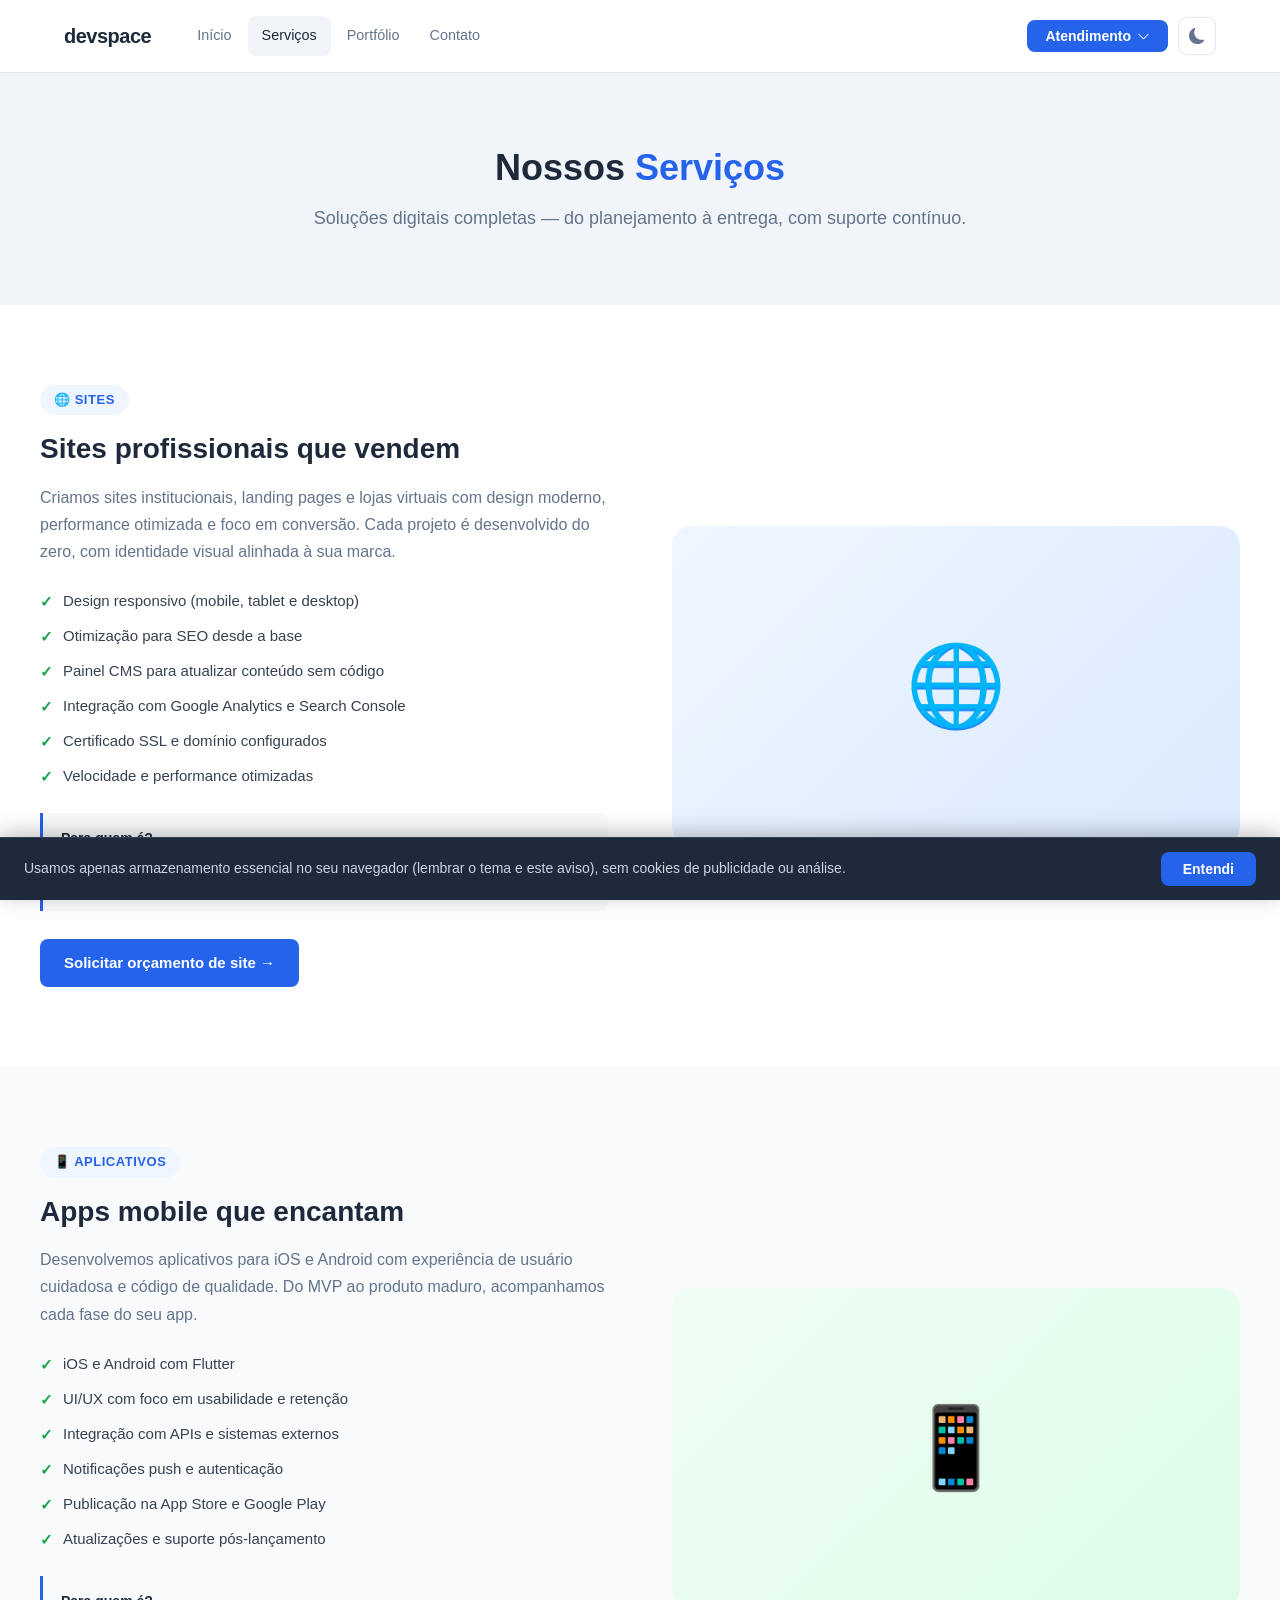
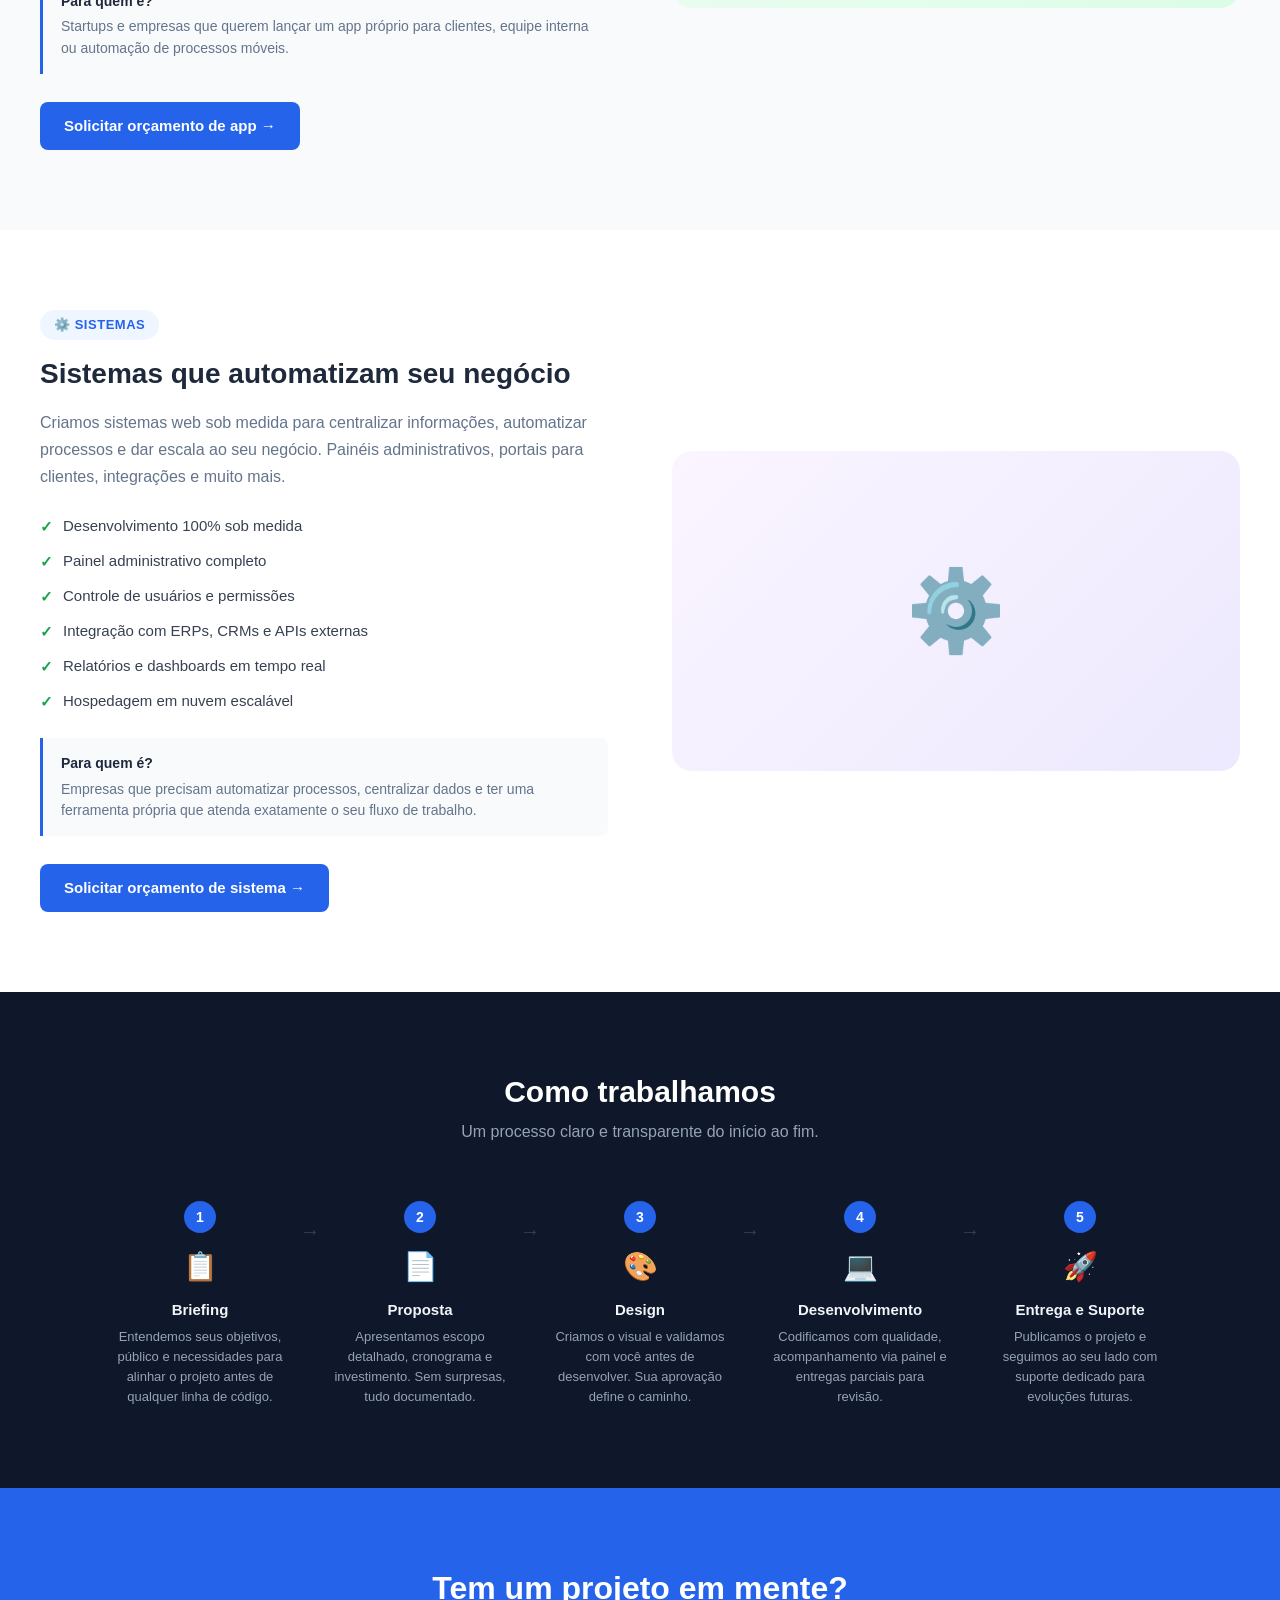
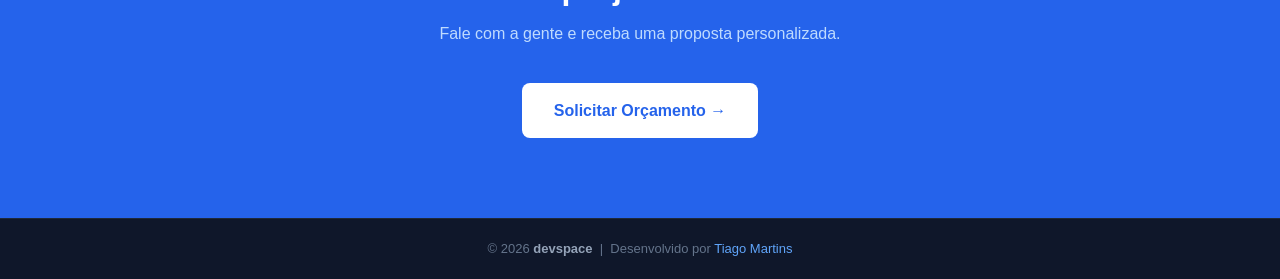
==== servicos/index.html @ 78e2cf38 "Site devspace convertido do WordPress para HTML" ====
<!DOCTYPE html>
<html lang="pt-BR">
<head>
  <meta charset="UTF-8">
  <meta name="viewport" content="width=device-width, initial-scale=1">
  <title>Serviços | devspace</title>
  <script>(function(){try{if(localStorage.getItem('gps-theme')==='dark')document.documentElement.setAttribute('data-theme','dark');}catch(e){}})();</script>
  <meta name="description" content="Desenvolvimento de sites profissionais, apps mobile para iOS e Android, e sistemas web personalizados. Conheça as soluções digitais da devspace.">
  <link rel="canonical" href="https://tgplay.github.io/servicos/">
  <link rel="icon" href="data:image/svg+xml,<svg xmlns='http://www.w3.org/2000/svg' viewBox='0 0 100 100'><text y='.9em' font-size='90'>💻</text></svg>">
  <meta property="og:type" content="website">
  <meta property="og:title" content="Serviços | devspace">
  <meta property="og:description" content="Desenvolvimento de sites profissionais, apps mobile para iOS e Android, e sistemas web personalizados. Conheça as soluções digitais da devspace.">
  <meta property="og:url" content="https://tgplay.github.io/servicos/">
  <meta property="og:site_name" content="devspace">
  <meta property="og:locale" content="pt_BR">
  <meta name="twitter:card" content="summary">
  <meta name="twitter:title" content="Serviços | devspace">
  <meta name="twitter:description" content="Desenvolvimento de sites profissionais, apps mobile para iOS e Android, e sistemas web personalizados. Conheça as soluções digitais da devspace.">
  <script type="application/ld+json">{"@context": "https://schema.org", "@type": "Organization", "name": "devspace", "url": "https://tgplay.github.io/", "description": "Agência de desenvolvimento de sites, aplicativos mobile e sistemas web sob medida.", "contactPoint": [{"@type": "ContactPoint", "contactType": "sales", "telephone": "+55-11-94517-2012", "availableLanguage": "Portuguese"}, {"@type": "ContactPoint", "contactType": "customer support", "telephone": "+55-11-94517-2012", "availableLanguage": "Portuguese"}]}</script>
  <script type="application/ld+json">{"@context": "https://schema.org", "@type": "ItemList", "name": "Serviços devspace", "itemListElement": [{"@type": "ListItem", "position": 1, "name": "Desenvolvimento de Sites", "url": "https://tgplay.github.io/servicos/#sites"}, {"@type": "ListItem", "position": 2, "name": "Desenvolvimento de Aplicativos", "url": "https://tgplay.github.io/servicos/#apps"}, {"@type": "ListItem", "position": 3, "name": "Desenvolvimento de Sistemas", "url": "https://tgplay.github.io/servicos/#sistemas"}]}</script>
  <link rel="stylesheet" href="/assets/css/site.css">
</head>
<body>
<a class="skip-link screen-reader-text" href="#primary">Ir para o conteúdo</a>

<div id="page" class="site">

<header id="site-header" class="gps-header" role="banner">
  <div class="gps-header__inner">

    <div class="gps-header__logo">
      <a href="/" rel="home"><span class="gps-header__site-name">devspace</span></a>
    </div>

    <nav id="primary-nav" class="gps-header__nav" aria-label="Navegação principal">
      <ul class="gps-menu">
        <li class="menu-item"><a href="/">Início</a></li>
        <li class="menu-item current-menu-item"><a href="/servicos/" aria-current="page">Serviços</a></li>
        <li class="menu-item"><a href="/portfolio/">Portfólio</a></li>
        <li class="menu-item"><a href="/contato/">Contato</a></li>
      </ul>
    </nav>

    <div class="gps-header__actions">

      <div class="gps-dropdown" id="atendimento-dropdown">
        <button class="gps-btn gps-btn--primary gps-dropdown__toggle" aria-haspopup="true" aria-expanded="false" aria-controls="atendimento-menu">
          Atendimento
          <svg xmlns="http://www.w3.org/2000/svg" width="13" height="13" fill="currentColor" viewBox="0 0 16 16" aria-hidden="true">
                        <path fill-rule="evenodd" d="M1.646 4.646a.5.5 0 0 1 .708 0L8 10.293l5.646-5.647a.5.5 0 0 1 .708.708l-6 6a.5.5 0 0 1-.708 0l-6-6a.5.5 0 0 1 0-.708"/>
                    </svg>
        </button>
        <ul class="gps-dropdown__menu" id="atendimento-menu" role="menu" aria-label="Opções de atendimento">
          <li role="none">
            <a href="/contato/?tipo=vendas" role="menuitem">
              <svg xmlns="http://www.w3.org/2000/svg" width="15" height="15" fill="currentColor" viewBox="0 0 16 16" aria-hidden="true">
                                <path d="M0 1.5A.5.5 0 0 1 .5 1H2a.5.5 0 0 1 .485.379L2.89 3H14.5a.5.5 0 0 1 .491.592l-1.5 8A.5.5 0 0 1 13 12H4a.5.5 0 0 1-.491-.408L2.01 3.607 1.61 2H.5a.5.5 0 0 1-.5-.5z"/>
                            </svg>
              Solicitar Orçamento
            </a>
          </li>
          <li role="none">
            <a href="/contato/?tipo=suporte" role="menuitem">
              <svg xmlns="http://www.w3.org/2000/svg" width="15" height="15" fill="currentColor" viewBox="0 0 16 16" aria-hidden="true">
                                <path d="M5.338 1.59a61 61 0 0 0-2.837.856.48.48 0 0 0-.328.39c-.554 4.157.726 7.19 2.253 9.188a10.7 10.7 0 0 0 2.287 2.233c.346.244.652.42.893.533.12.057.218.095.293.118a.55.55 0 0 0 .101.025.6.6 0 0 0 .1-.025c.076-.023.174-.061.294-.118.24-.113.547-.29.893-.533a10.7 10.7 0 0 0 2.287-2.233c1.527-1.997 2.807-5.031 2.253-9.188a.48.48 0 0 0-.328-.39c-.651-.213-1.75-.56-2.837-.855C9.552 1.29 8.531 1.067 8 1.067c-.53 0-1.552.223-2.662.524z"/>
                            </svg>
              Suporte Técnico
            </a>
          </li>
        </ul>
      </div>

      <button class="gps-theme-toggle" id="theme-toggle" aria-label="Alternar tema escuro">
        <svg class="icon-moon" xmlns="http://www.w3.org/2000/svg" width="16" height="16" fill="currentColor" viewBox="0 0 16 16" aria-hidden="true">
                    <path d="M6 .278a.77.77 0 0 1 .08.858 7.2 7.2 0 0 0-.878 3.46c0 4.021 3.278 7.277 7.318 7.277q.792-.001 1.533-.16a.79.79 0 0 1 .81.316.73.73 0 0 1-.031.893A8.35 8.35 0 0 1 8.344 16C3.734 16 0 12.286 0 7.71 0 4.266 2.114 1.312 5.124.06A.75.75 0 0 1 6 .278"/>
                </svg>
        <svg class="icon-sun" xmlns="http://www.w3.org/2000/svg" width="16" height="16" fill="currentColor" viewBox="0 0 16 16" aria-hidden="true">
                    <path d="M8 11a3 3 0 1 1 0-6 3 3 0 0 1 0 6m0 1a4 4 0 1 0 0-8 4 4 0 0 0 0 8M8 0a.5.5 0 0 1 .5.5v2a.5.5 0 0 1-1 0v-2A.5.5 0 0 1 8 0m0 13a.5.5 0 0 1 .5.5v2a.5.5 0 0 1-1 0v-2A.5.5 0 0 1 8 13m8-5a.5.5 0 0 1-.5.5h-2a.5.5 0 0 1 0-1h2a.5.5 0 0 1 .5.5M3 8a.5.5 0 0 1-.5.5h-2a.5.5 0 0 1 0-1h2A.5.5 0 0 1 3 8m10.657-5.657a.5.5 0 0 1 0 .707l-1.414 1.415a.5.5 0 1 1-.707-.708l1.414-1.414a.5.5 0 0 1 .707 0m-9.193 9.193a.5.5 0 0 1 0 .707L3.05 13.657a.5.5 0 0 1-.707-.707l1.414-1.414a.5.5 0 0 1 .707 0m9.193 2.121a.5.5 0 0 1-.707 0l-1.414-1.414a.5.5 0 0 1 .707-.707l1.414 1.414a.5.5 0 0 1 0 .707M4.464 4.465a.5.5 0 0 1-.707 0L2.343 3.05a.5.5 0 1 1 .707-.707l1.414 1.414a.5.5 0 0 1 0 .707"/>
                </svg>
      </button>

      <button class="gps-header__hamburger" id="hamburger-btn" aria-label="Abrir menu" aria-expanded="false" aria-controls="primary-nav">
        <span></span><span></span><span></span>
      </button>

    </div>
  </div>
</header>

<main id="primary">
<!-- HERO -->
<section class="wp-block-group alignfull" style="background-color:#f1f5f9;padding-top:72px;padding-bottom:72px">

<h1 class="wp-block-heading has-text-align-center" style="font-style:normal;font-weight:700;font-size:2.25rem">Nossos <mark style="background-color:rgba(0,0,0,0);color:#2563eb" class="has-inline-color">Serviços</mark></h1>

<p class="has-text-align-center" style="color:#64748b;font-size:1.125rem;margin-top:12px;margin-bottom:0">Soluções digitais completas — do planejamento à entrega, com suporte contínuo.</p>

</section>

<!-- SITES -->
<section class="wp-block-group alignfull" style="background-color:#ffffff;padding-top:80px;padding-bottom:80px">

<div id="sites" class="dv-svc-section">
  <div class="dv-svc-content">
    <span class="dv-svc-badge">🌐 Sites</span>
    <h2>Sites profissionais que vendem</h2>
    <p>Criamos sites institucionais, landing pages e lojas virtuais com design moderno, performance otimizada e foco em conversão. Cada projeto é desenvolvido do zero, com identidade visual alinhada à sua marca.</p>

    <ul class="dv-feature-list">
      <li>Design responsivo (mobile, tablet e desktop)</li>
      <li>Otimização para SEO desde a base</li>
      <li>Painel CMS para atualizar conteúdo sem código</li>
      <li>Integração com Google Analytics e Search Console</li>
      <li>Certificado SSL e domínio configurados</li>
      <li>Velocidade e performance otimizadas</li>
    </ul>

    <div class="dv-for-whom">
      <strong>Para quem é?</strong>
      <p>Empresas que precisam de presença digital profissional, negócios locais, profissionais liberais e marcas que querem se destacar online.</p>
    </div>

    <a href="/contato/?tipo=vendas" class="dv-svc-cta">Solicitar orçamento de site →</a>
  </div>
  <div class="dv-svc-visual dv-visual-site">
    <span>🌐</span>
  </div>
</div>

</section>

<!-- APPS -->
<section class="wp-block-group alignfull" style="background-color:#f8fafc;padding-top:80px;padding-bottom:80px">

<div id="apps" class="dv-svc-section dv-svc-section--reverse">
  <div class="dv-svc-visual dv-visual-app">
    <span>📱</span>
  </div>
  <div class="dv-svc-content">
    <span class="dv-svc-badge">📱 Aplicativos</span>
    <h2>Apps mobile que encantam</h2>
    <p>Desenvolvemos aplicativos para iOS e Android com experiência de usuário cuidadosa e código de qualidade. Do MVP ao produto maduro, acompanhamos cada fase do seu app.</p>

    <ul class="dv-feature-list">
      <li>iOS e Android com Flutter</li>
      <li>UI/UX com foco em usabilidade e retenção</li>
      <li>Integração com APIs e sistemas externos</li>
      <li>Notificações push e autenticação</li>
      <li>Publicação na App Store e Google Play</li>
      <li>Atualizações e suporte pós-lançamento</li>
    </ul>

    <div class="dv-for-whom">
      <strong>Para quem é?</strong>
      <p>Startups e empresas que querem lançar um app próprio para clientes, equipe interna ou automação de processos móveis.</p>
    </div>

    <a href="/contato/?tipo=vendas" class="dv-svc-cta">Solicitar orçamento de app →</a>
  </div>
</div>

</section>

<!-- SISTEMAS -->
<section class="wp-block-group alignfull" style="background-color:#ffffff;padding-top:80px;padding-bottom:80px">

<div id="sistemas" class="dv-svc-section">
  <div class="dv-svc-content">
    <span class="dv-svc-badge">⚙️ Sistemas</span>
    <h2>Sistemas que automatizam seu negócio</h2>
    <p>Criamos sistemas web sob medida para centralizar informações, automatizar processos e dar escala ao seu negócio. Painéis administrativos, portais para clientes, integrações e muito mais.</p>

    <ul class="dv-feature-list">
      <li>Desenvolvimento 100% sob medida</li>
      <li>Painel administrativo completo</li>
      <li>Controle de usuários e permissões</li>
      <li>Integração com ERPs, CRMs e APIs externas</li>
      <li>Relatórios e dashboards em tempo real</li>
      <li>Hospedagem em nuvem escalável</li>
    </ul>

    <div class="dv-for-whom">
      <strong>Para quem é?</strong>
      <p>Empresas que precisam automatizar processos, centralizar dados e ter uma ferramenta própria que atenda exatamente o seu fluxo de trabalho.</p>
    </div>

    <a href="/contato/?tipo=vendas" class="dv-svc-cta">Solicitar orçamento de sistema →</a>
  </div>
  <div class="dv-svc-visual dv-visual-sys">
    <span>⚙️</span>
  </div>
</div>

</section>

<!-- COMO TRABALHAMOS -->
<section class="wp-block-group alignfull" style="background-color:#0f172a;padding-top:80px;padding-bottom:80px">

<h2 class="wp-block-heading has-text-align-center" style="color:#ffffff;font-size:1.875rem;font-weight:700;margin-bottom:8px">Como trabalhamos</h2>

<p class="has-text-align-center" style="color:#94a3b8;margin-bottom:56px">Um processo claro e transparente do início ao fim.</p>

<div class="dv-timeline">
  <div class="dv-step">
    <div class="dv-step-num">1</div>
    <div class="dv-step-icon">📋</div>
    <h4>Briefing</h4>
    <p>Entendemos seus objetivos, público e necessidades para alinhar o projeto antes de qualquer linha de código.</p>
  </div>
  <div class="dv-step-arrow">→</div>
  <div class="dv-step">
    <div class="dv-step-num">2</div>
    <div class="dv-step-icon">📄</div>
    <h4>Proposta</h4>
    <p>Apresentamos escopo detalhado, cronograma e investimento. Sem surpresas, tudo documentado.</p>
  </div>
  <div class="dv-step-arrow">→</div>
  <div class="dv-step">
    <div class="dv-step-num">3</div>
    <div class="dv-step-icon">🎨</div>
    <h4>Design</h4>
    <p>Criamos o visual e validamos com você antes de desenvolver. Sua aprovação define o caminho.</p>
  </div>
  <div class="dv-step-arrow">→</div>
  <div class="dv-step">
    <div class="dv-step-num">4</div>
    <div class="dv-step-icon">💻</div>
    <h4>Desenvolvimento</h4>
    <p>Codificamos com qualidade, acompanhamento via painel e entregas parciais para revisão.</p>
  </div>
  <div class="dv-step-arrow">→</div>
  <div class="dv-step">
    <div class="dv-step-num">5</div>
    <div class="dv-step-icon">🚀</div>
    <h4>Entrega e Suporte</h4>
    <p>Publicamos o projeto e seguimos ao seu lado com suporte dedicado para evoluções futuras.</p>
  </div>
</div>

<style>
/* ── Service sections ── */
.dv-svc-section{display:grid;grid-template-columns:1fr 1fr;gap:64px;align-items:center;}
.dv-svc-section--reverse{direction:rtl;}
.dv-svc-section--reverse>*{direction:ltr;}
@media(max-width:768px){.dv-svc-section,.dv-svc-section--reverse{grid-template-columns:1fr;direction:ltr;gap:32px;}}
.dv-svc-badge{display:inline-flex;align-items:center;gap:6px;font-size:.8125rem;font-weight:600;color:#2563eb;background:#eff6ff;padding:5px 14px;border-radius:20px;margin-bottom:16px;text-transform:uppercase;letter-spacing:.04em;}
.dv-svc-content h2{font-size:1.75rem;font-weight:700;color:#1e293b;margin:0 0 16px;line-height:1.3;}
.dv-svc-content>p{font-size:1rem;color:#64748b;line-height:1.7;margin:0 0 24px;}
.dv-feature-list{list-style:none;padding:0;margin:0 0 24px;display:flex;flex-direction:column;gap:10px;}
.dv-feature-list li{display:flex;align-items:flex-start;gap:10px;font-size:.9375rem;color:#374151;}
.dv-feature-list li::before{content:"✓";color:#16a34a;font-weight:700;flex-shrink:0;margin-top:1px;}
.dv-for-whom{background:#f8fafc;border-left:3px solid #2563eb;border-radius:0 8px 8px 0;padding:14px 18px;margin-bottom:28px;}
.dv-for-whom strong{display:block;font-size:.875rem;font-weight:700;color:#1e293b;margin-bottom:4px;}
.dv-for-whom p{font-size:.875rem;color:#64748b;margin:0;line-height:1.55;}
.dv-svc-cta{display:inline-flex;align-items:center;gap:6px;padding:12px 24px;background:#2563eb;color:#fff !important;border-radius:8px;text-decoration:none;font-weight:600;font-size:.9375rem;transition:background .15s;}
.dv-svc-cta:hover{background:#1d4ed8;}
.dv-svc-visual{display:flex;align-items:center;justify-content:center;height:320px;border-radius:20px;font-size:5rem;}
.dv-visual-site{background:linear-gradient(135deg,#eff6ff,#dbeafe);}
.dv-visual-app{background:linear-gradient(135deg,#f0fdf4,#dcfce7);}
.dv-visual-sys{background:linear-gradient(135deg,#faf5ff,#ede9fe);}
/* ── Timeline ── */
.dv-timeline{display:flex;align-items:flex-start;gap:0;justify-content:center;}
.dv-step{flex:1;text-align:center;padding:0 12px;max-width:200px;}
.dv-step-num{display:inline-flex;align-items:center;justify-content:center;width:32px;height:32px;background:#2563eb;color:#fff;border-radius:50%;font-size:.875rem;font-weight:700;margin-bottom:12px;}
.dv-step-icon{font-size:1.75rem;margin-bottom:10px;}
.dv-step h4{font-size:.9375rem;font-weight:700;color:#f1f5f9;margin:0 0 8px;}
.dv-step p{font-size:.8125rem;color:#94a3b8;line-height:1.55;margin:0;}
.dv-step-arrow{font-size:1.25rem;color:#334155;padding-top:14px;flex-shrink:0;}
@media(max-width:768px){
  .dv-timeline{flex-direction:column;align-items:center;gap:0;}
  .dv-step{max-width:100%;width:100%;padding:0;}
  .dv-step-arrow{transform:rotate(90deg);padding:4px 0;}
}
</style>

</section>

<!-- CTA FINAL -->
<section class="wp-block-group alignfull" style="background-color:#2563eb;padding-top:80px;padding-bottom:80px">

<h2 class="wp-block-heading has-text-align-center" style="color:#ffffff;font-size:2rem;font-weight:700;margin-bottom:12px">Tem um projeto em mente?</h2>

<p class="has-text-align-center" style="color:#bfdbfe;margin-bottom:36px">Fale com a gente e receba uma proposta personalizada.</p>

<div style="text-align:center;">
  <a href="/contato/?tipo=vendas" style="display:inline-flex;align-items:center;gap:8px;padding:15px 32px;background:#ffffff;color:#2563eb !important;border-radius:8px;text-decoration:none;font-weight:700;font-size:1rem;transition:opacity .15s;" onmouseover="this.style.opacity='.9'" onmouseout="this.style.opacity='1'">Solicitar Orçamento →</a>
</div>

</section>

</main>

<footer class="dv-footer" role="contentinfo">
  <div class="dv-footer__inner">
    <p class="dv-footer__copy">
      &copy; <span id="dv-year">2026</span> <strong>devspace</strong>
      &nbsp;|&nbsp;
      Desenvolvido por
      <a href="https://github.com/tgplay" target="_blank" rel="noopener noreferrer">Tiago Martins</a>
    </p>
  </div>
</footer>

</div>

<div id="dv-cookie-banner" class="dv-cookie-banner" role="dialog" aria-live="polite" aria-label="Aviso de cookies" hidden>
  <p class="dv-cookie-banner__text">
    Usamos apenas armazenamento essencial no seu navegador (lembrar o tema e este aviso), sem cookies de publicidade ou análise.
  </p>
  <button class="dv-cookie-banner__btn" id="dv-cookie-accept">Entendi</button>
</div>

<script>document.getElementById('dv-year').textContent = new Date().getFullYear();</script>
<script src="/assets/js/site.js"></script>
</body>
</html>
---- assets/css/site.css ----
/* devspace — estilos comuns do site estático.
   Convertido do tema WordPress astra-child (devspace/painel-clientes). */

/* ── Base (antes vinha do tema pai Astra) ─────────────── */
*, *::before, *::after { box-sizing: border-box; }
html { -webkit-text-size-adjust: 100%; }
body {
    margin: 0;
    font-family: -apple-system, BlinkMacSystemFont, "Segoe UI", Roboto, "Helvetica Neue", Arial, sans-serif;
    font-size: 1rem;
    line-height: 1.6;
    color: #1e293b;
    background: #ffffff;
}
h1, h2, h3, h4 { margin: 0; line-height: 1.3; color: inherit; }
p { margin: 0 0 1em; }
img { max-width: 100%; height: auto; }
mark { background: transparent; color: inherit; }

/* Seções em largura total com conteúdo limitado a 1200px (layout "constrained" do WordPress) */
.wp-block-group.alignfull { padding-left: 24px; padding-right: 24px; }
.wp-block-group.alignfull > * { max-width: 1200px; margin-left: auto; margin-right: auto; }
.has-text-align-center { text-align: center; }

/* Colunas da página de contato */
.wp-block-columns { display: flex; gap: 56px; align-items: flex-start; }
.wp-block-column { min-width: 0; }
@media (max-width: 781px) {
    .wp-block-columns { flex-direction: column; gap: 32px; }
    .wp-block-column { flex-basis: 100% !important; width: 100%; }
}

/* Páginas legais e textos longos */
.dv-prose { max-width: 780px; }
.dv-prose h2 { font-size: 1.25rem; margin: 32px 0 12px; }

/* ── Cabeçalho e modo escuro (assets/css/header.css do tema, sem alterações) ── */
/* ── CSS Variables ─────────────────────────────────────── */
:root {
    --gps-primary:       #2563eb;
    --gps-primary-hover: #1d4ed8;
    --gps-text:          #1e293b;
    --gps-muted:         #64748b;
    --gps-bg:            #ffffff;
    --gps-border:        #e2e8f0;
    --gps-header-h:      72px;
    --gps-radius:        8px;
    --gps-shadow:        0 1px 3px 0 rgb(0 0 0 / .1), 0 1px 2px -1px rgb(0 0 0 / .1);
    --gps-shadow-lg:     0 10px 15px -3px rgb(0 0 0 / .1), 0 4px 6px -4px rgb(0 0 0 / .1);
}

/* ── Skip link ─────────────────────────────────────────── */
.skip-link.screen-reader-text {
    clip: rect(1px, 1px, 1px, 1px);
    position: absolute;
    height: 1px; width: 1px;
    overflow: hidden;
}
.skip-link.screen-reader-text:focus {
    clip: auto;
    display: block;
    height: auto; width: auto;
    background: var(--gps-primary);
    color: #fff;
    font-size: .875rem;
    padding: 8px 16px;
    position: fixed;
    top: 8px; left: 8px;
    z-index: 9999;
    border-radius: var(--gps-radius);
}

/* ── Header Base ───────────────────────────────────────── */
.gps-header {
    position: sticky;
    top: 0;
    z-index: 1000;
    background: var(--gps-bg);
    border-bottom: 1px solid var(--gps-border);
    transition: box-shadow .2s ease;
}
.gps-header.scrolled {
    box-shadow: var(--gps-shadow-lg);
}
.gps-header__inner {
    max-width: 1200px;
    margin: 0 auto;
    padding: 0 24px;
    height: var(--gps-header-h);
    display: flex;
    align-items: center;
    gap: 32px;
}

/* ── Logo ──────────────────────────────────────────────── */
.gps-header__logo a {
    display: flex;
    align-items: center;
    text-decoration: none;
    flex-shrink: 0;
}
.gps-header__logo img {
    height: 38px;
    width: auto;
}
.gps-header__site-name {
    font-size: 1.25rem;
    font-weight: 700;
    color: var(--gps-text);
    letter-spacing: -.025em;
    white-space: nowrap;
}

/* ── Navigation ────────────────────────────────────────── */
.gps-header__nav {
    flex: 1;
}
.gps-menu {
    list-style: none;
    margin: 0;
    padding: 0;
    display: flex;
    align-items: center;
    gap: 2px;
}
.gps-menu li {
    position: relative;
}
.gps-menu li a {
    display: block;
    padding: 8px 14px;
    color: var(--gps-muted);
    text-decoration: none;
    font-size: .9rem;
    font-weight: 500;
    border-radius: var(--gps-radius);
    transition: color .15s, background .15s;
    white-space: nowrap;
}
.gps-menu li a:hover,
.gps-menu li.current-menu-item > a,
.gps-menu li.current-page-ancestor > a {
    color: var(--gps-text);
    background: #f1f5f9;
}

/* ── Actions ───────────────────────────────────────────── */
.gps-header__actions {
    display: flex;
    align-items: center;
    gap: 10px;
    flex-shrink: 0;
}

/* ── Buttons ───────────────────────────────────────────── */
.gps-btn {
    display: inline-flex;
    align-items: center;
    gap: 6px;
    padding: 9px 18px;
    font-size: .875rem;
    font-weight: 600;
    border-radius: var(--gps-radius);
    text-decoration: none;
    cursor: pointer;
    border: none;
    line-height: 1;
    transition: background .15s, color .15s, border-color .15s;
    white-space: nowrap;
    font-family: inherit;
}
.gps-btn--ghost {
    background: transparent;
    color: var(--gps-muted);
    border: 1.5px solid var(--gps-border);
}
.gps-btn--ghost:hover {
    color: var(--gps-text);
    background: #f8fafc;
    border-color: #cbd5e1;
}
.gps-btn--primary {
    background: var(--gps-primary);
    color: #fff !important;
}
.gps-btn--primary:hover {
    background: var(--gps-primary-hover);
}

/* ── Dropdown ──────────────────────────────────────────── */
.gps-dropdown {
    position: relative;
}
.gps-dropdown__toggle {
    display: inline-flex;
    align-items: center;
    gap: 6px;
}
.gps-dropdown__toggle svg:last-child {
    transition: transform .2s ease;
    flex-shrink: 0;
}
.gps-dropdown.open .gps-dropdown__toggle svg:last-child {
    transform: rotate(180deg);
}
.gps-dropdown__menu {
    position: absolute;
    top: calc(100% + 8px);
    right: 0;
    min-width: 210px;
    background: var(--gps-bg);
    border: 1px solid var(--gps-border);
    border-radius: var(--gps-radius);
    box-shadow: var(--gps-shadow-lg);
    list-style: none;
    margin: 0;
    padding: 6px;
    opacity: 0;
    pointer-events: none;
    transform: translateY(-6px);
    transition: opacity .15s ease, transform .15s ease;
    z-index: 100;
}
.gps-dropdown.open .gps-dropdown__menu {
    opacity: 1;
    pointer-events: auto;
    transform: translateY(0);
}
.gps-dropdown__menu li a {
    display: flex;
    align-items: center;
    gap: 10px;
    padding: 10px 14px;
    color: var(--gps-text);
    text-decoration: none;
    font-size: .875rem;
    font-weight: 500;
    border-radius: calc(var(--gps-radius) - 2px);
    transition: background .12s;
}
.gps-dropdown__menu li a:hover {
    background: #f1f5f9;
}
.gps-dropdown__menu li + li {
    margin-top: 2px;
}

/* ── Hamburger ─────────────────────────────────────────── */
.gps-header__hamburger {
    display: none;
    flex-direction: column;
    justify-content: center;
    align-items: center;
    gap: 5px;
    width: 40px;
    height: 40px;
    background: transparent;
    border: 1.5px solid var(--gps-border);
    border-radius: var(--gps-radius);
    cursor: pointer;
    padding: 0;
    flex-shrink: 0;
}
.gps-header__hamburger span {
    display: block;
    width: 18px;
    height: 2px;
    background: var(--gps-text);
    border-radius: 2px;
    transition: transform .2s ease, opacity .2s ease;
}
.gps-header__hamburger.open span:nth-child(1) {
    transform: translateY(7px) rotate(45deg);
}
.gps-header__hamburger.open span:nth-child(2) {
    opacity: 0;
}
.gps-header__hamburger.open span:nth-child(3) {
    transform: translateY(-7px) rotate(-45deg);
}

/* ── Mobile ────────────────────────────────────────────── */
@media (max-width: 900px) {
    .gps-header__nav {
        display: none;
        position: absolute;
        top: var(--gps-header-h);
        left: 0;
        right: 0;
        background: var(--gps-bg);
        border-bottom: 1px solid var(--gps-border);
        padding: 12px 24px 20px;
        box-shadow: var(--gps-shadow-lg);
    }
    .gps-header__nav.open {
        display: block;
    }
    .gps-header {
        position: relative;
    }
    .gps-menu {
        flex-direction: column;
        align-items: flex-start;
        gap: 2px;
    }
    .gps-menu li a {
        width: 100%;
        font-size: .95rem;
    }
    .gps-header__hamburger {
        display: flex;
    }
    .gps-header__actions .gps-btn--ghost {
        display: none;
    }
    .gps-dropdown__menu {
        right: auto;
        left: 0;
    }
}

/* ── Utility: reset list inside WP nav ────────────────── */
.gps-menu ul {
    list-style: none;
    margin: 0;
    padding: 0;
}

/* ── CSS-only dropdown (hover + focus-within) ──────────── */
@media (hover: hover) {
    .gps-dropdown:hover .gps-dropdown__menu {
        opacity: 1;
        pointer-events: auto;
        transform: translateY(0);
    }
}
.gps-dropdown:focus-within .gps-dropdown__menu {
    opacity: 1;
    pointer-events: auto;
    transform: translateY(0);
}

/* ── Theme Toggle Button ───────────────────────────────── */
.gps-theme-toggle {
    display: inline-flex;
    align-items: center;
    justify-content: center;
    width: 38px;
    height: 38px;
    background: transparent;
    border: 1.5px solid var(--gps-border);
    border-radius: var(--gps-radius);
    color: var(--gps-muted);
    cursor: pointer;
    padding: 0;
    flex-shrink: 0;
    transition: color .15s, background .15s, border-color .15s;
}
.gps-theme-toggle:hover {
    color: var(--gps-text);
    background: #f8fafc;
    border-color: #cbd5e1;
}
.gps-theme-toggle .icon-sun { display: none; }
html[data-theme="dark"] .gps-theme-toggle .icon-moon { display: none; }
html[data-theme="dark"] .gps-theme-toggle .icon-sun  { display: block; }

/* ── Dark Mode Variables ───────────────────────────────── */
html[data-theme="dark"] {
    --gps-primary:       #60a5fa;
    --gps-primary-hover: #3b82f6;
    --gps-text:          #e2e8f0;
    --gps-muted:         #94a3b8;
    --gps-bg:            #06091a;
    --gps-border:        #1a2d46;
    --gps-shadow:        0 1px 3px 0 rgb(0 0 0 / .6), 0 1px 2px -1px rgb(0 0 0 / .6);
    --gps-shadow-lg:     0 10px 15px -3px rgb(0 0 0 / .7), 0 4px 6px -4px rgb(0 0 0 / .6);
}

/* ── Dark Mode: body & page ────────────────────────────── */
body {
    transition: background-color .25s ease, color .25s ease;
}
html[data-theme="dark"] body {
    background-color: #06091a;
    background-image: radial-gradient(ellipse at top, #0d1829 0%, #06091a 60%);
    color: #e2e8f0;
}

/* ── Dark Mode: hardcoded color overrides ──────────────── */
html[data-theme="dark"] .gps-menu li a:hover,
html[data-theme="dark"] .gps-menu li.current-menu-item > a,
html[data-theme="dark"] .gps-menu li.current-page-ancestor > a {
    background: #0d1829;
}
html[data-theme="dark"] .gps-btn--ghost:hover {
    background: #0d1829;
    border-color: #1a2d46;
}
html[data-theme="dark"] .gps-dropdown__menu li a:hover {
    background: #0d1829;
}
html[data-theme="dark"] .gps-theme-toggle:hover {
    background: #0d1829;
    border-color: #1a2d46;
}
html[data-theme="dark"] .gps-header__hamburger span {
    background: var(--gps-text);
}

/* ─── DARK MODE: Site-wide overrides ──────────────────────── */

/* Astra / WordPress containers */
html[data-theme="dark"] .site,
html[data-theme="dark"] #page,
html[data-theme="dark"] #primary,
html[data-theme="dark"] .site-content,
html[data-theme="dark"] .entry-content,
html[data-theme="dark"] .ast-container,
html[data-theme="dark"] .wp-block-column,
html[data-theme="dark"] .wp-block-columns {
    background-color: transparent;
    color: inherit;
}

/* Section backgrounds via inline styles */
html[data-theme="dark"] [style*="background-color:#ffffff"],
html[data-theme="dark"] [style*="background-color: #ffffff"] {
    background-color: #0d1829 !important;
}
html[data-theme="dark"] [style*="background-color:#f8fafc"],
html[data-theme="dark"] [style*="background-color: #f8fafc"],
html[data-theme="dark"] [style*="background-color:#f1f5f9"],
html[data-theme="dark"] [style*="background-color: #f1f5f9"] {
    background-color: #06091a !important;
}

/* Inline text: dark shades → light */
html[data-theme="dark"] [style*="color:#1e293b"],
html[data-theme="dark"] [style*="color: #1e293b"],
html[data-theme="dark"] [style*="color:#0f172a"],
html[data-theme="dark"] [style*="color: #0f172a"] {
    color: #e2e8f0 !important;
}
html[data-theme="dark"] [style*="color:#64748b"],
html[data-theme="dark"] [style*="color: #64748b"],
html[data-theme="dark"] [style*="color:#475569"],
html[data-theme="dark"] [style*="color: #475569"],
html[data-theme="dark"] [style*="color:#374151"],
html[data-theme="dark"] [style*="color: #374151"] {
    color: #94a3b8 !important;
}

/* Headings without inline color */
html[data-theme="dark"] .wp-block-heading:not([style*="color:"]) {
    color: #e2e8f0;
}

/* ── Eyebrow labels ── */
html[data-theme="dark"] .dv-eyebrow { color: #60a5fa; }

/* ── Cards: serviços home ── */
html[data-theme="dark"] .dv-svc-card {
    background-color: #0d1829;
    border-color: #1a2d46;
    box-shadow: 0 4px 16px 0 rgb(0 0 0 / .45);
}
html[data-theme="dark"] .dv-svc-card::after {
    background: linear-gradient(90deg, #3b82f6, #818cf8);
}
html[data-theme="dark"] .dv-svc-card h3 { color: #e2e8f0; }
html[data-theme="dark"] .dv-svc-card p  { color: #94a3b8; }
html[data-theme="dark"] .dv-svc-card a  { color: #60a5fa; }
html[data-theme="dark"] .dv-svc-ico     { color: #60a5fa; }
html[data-theme="dark"] .dv-svc-n       { color: #1e3050; }

/* ── Cards: diferenciais ── */
html[data-theme="dark"] .dv-diff-item {
    background-color: #0d1829;
    border-color: #1a2d46;
    box-shadow: 0 4px 16px 0 rgb(0 0 0 / .45);
}
html[data-theme="dark"] .dv-diff-item strong { color: #e2e8f0; }
html[data-theme="dark"] .dv-diff-item p      { color: #94a3b8; }

/* ── Cards: portfólio (home + página) ── */
html[data-theme="dark"] .dv-port-card,
html[data-theme="dark"] .dv-pf-card {
    background-color: #0d1829;
    border-color: #1a2d46;
    box-shadow: 0 4px 16px 0 rgb(0 0 0 / .45);
}
html[data-theme="dark"] .dv-port-info h4,
html[data-theme="dark"] .dv-pf-body h3  { color: #e2e8f0; }
html[data-theme="dark"] .dv-port-info p,
html[data-theme="dark"] .dv-pf-body p   { color: #94a3b8; }
html[data-theme="dark"] .dv-port-techs span,
html[data-theme="dark"] .dv-pf-techs span {
    color: #94a3b8;
    background-color: #06091a;
    border-color: #1a2d46;
}

/* ── Filtros de portfólio ── */
html[data-theme="dark"] .dv-filter {
    background-color: #0d1829;
    border-color: #1a2d46;
    color: #94a3b8;
}
html[data-theme="dark"] .dv-filter.active {
    background-color: #3b82f6;
    border-color: #3b82f6;
    color: #fff;
}
html[data-theme="dark"] .dv-filter:hover:not(.active) {
    border-color: #60a5fa;
    color: #60a5fa;
}

/* ── Página de Serviços ── */
html[data-theme="dark"] .dv-svc-content h2  { color: #e2e8f0; }
html[data-theme="dark"] .dv-svc-content > p { color: #94a3b8; }
html[data-theme="dark"] .dv-feature-list li { color: #cbd5e1; }
html[data-theme="dark"] .dv-for-whom {
    background-color: #0d1829;
}
html[data-theme="dark"] .dv-for-whom strong { color: #e2e8f0; }
html[data-theme="dark"] .dv-for-whom p      { color: #94a3b8; }
html[data-theme="dark"] .dv-svc-badge {
    background-color: #061428;
    color: #60a5fa;
}
html[data-theme="dark"] .dv-visual-site { background: linear-gradient(135deg,#0e2546,#102f8a); }
html[data-theme="dark"] .dv-visual-app  { background: linear-gradient(135deg,#031809,#062e15); }
html[data-theme="dark"] .dv-visual-sys  { background: linear-gradient(135deg,#160535,#280a52); }

/* ── Botão "Ver todos" portfólio ── */
html[data-theme="dark"] .dv-port-more-btn {
    border-color: #60a5fa;
    color: #60a5fa !important;
}
html[data-theme="dark"] .dv-port-more-btn:hover {
    background: #3b82f6;
    border-color: #3b82f6;
    color: #fff !important;
}

/* ── Contato: channel cards ── */
html[data-theme="dark"] .gps-ch-card {
    background-color: #0d1829;
    border-color: #1a2d46;
    box-shadow: 0 4px 16px 0 rgb(0 0 0 / .45);
}
html[data-theme="dark"] .gps-ch-body strong { color: #e2e8f0; }

/* ── Formulário de contato ── */
html[data-theme="dark"] .gps-form__group label {
    color: #94a3b8;
}
html[data-theme="dark"] .gps-form__group input,
html[data-theme="dark"] .gps-form__group select,
html[data-theme="dark"] .gps-form__group textarea {
    background-color: #0d1829;
    color: #e2e8f0;
    border-color: #1a2d46;
}
html[data-theme="dark"] .gps-form__group input::placeholder,
html[data-theme="dark"] .gps-form__group textarea::placeholder {
    color: #3d5a7a;
}
html[data-theme="dark"] .gps-form__group input:focus,
html[data-theme="dark"] .gps-form__group select:focus,
html[data-theme="dark"] .gps-form__group textarea:focus {
    border-color: #60a5fa;
    box-shadow: 0 0 0 3px rgba(96,165,250,.2);
}
html[data-theme="dark"] .gps-form__feedback.success {
    background-color: #021a0c;
    border-color: #0d4d22;
}
html[data-theme="dark"] .gps-form__feedback.error {
    background-color: #200808;
    border-color: #6b1010;
}

/* ── Rodapé (footer.php) ───────────────────────────────── */
.dv-footer { background: #0f172a; border-top: 1px solid #1e293b; padding: 20px 24px; text-align: center; }
.dv-footer__inner { max-width: 1200px; margin: 0 auto; }
.dv-footer__copy { font-size: .8125rem; color: #64748b; margin: 0; line-height: 1.5; }
.dv-footer__copy strong { color: #94a3b8; }
.dv-footer__copy a { color: #60a5fa; text-decoration: none; }
.dv-footer__copy a:hover { text-decoration: underline; }

/* ── Formulário de contato (contact-shortcode.php) ─────── */
.gps-form-wrap { font-family: inherit; }
.gps-form__group { display: flex; flex-direction: column; gap: 5px; margin-bottom: 16px; }
.gps-form__group label { font-size: .8125rem; font-weight: 600; color: #374151; letter-spacing: .01em; text-transform: uppercase; }
.gps-form__group input,
.gps-form__group select,
.gps-form__group textarea {
    padding: 11px 14px;
    border: 1.5px solid #e2e8f0;
    border-radius: 8px;
    font-size: .9375rem;
    color: #1e293b;
    font-family: inherit;
    background: #fff;
    transition: border-color .15s, box-shadow .15s;
    outline: none;
    width: 100%;
}
.gps-form__group input:focus,
.gps-form__group select:focus,
.gps-form__group textarea:focus { border-color: #2563eb; box-shadow: 0 0 0 3px rgba(37,99,235,.12); }
.gps-form__group textarea { resize: vertical; min-height: 120px; }
.gps-form__group select { appearance: none; background-image: url("data:image/svg+xml,%3Csvg xmlns='http://www.w3.org/2000/svg' width='12' height='12' fill='%2364748b' viewBox='0 0 16 16'%3E%3Cpath d='M7.247 11.14 2.451 5.658C1.885 5.013 2.345 4 3.204 4h9.592a1 1 0 0 1 .753 1.659l-4.796 5.48a1 1 0 0 1-1.506 0z'/%3E%3C/svg%3E"); background-repeat: no-repeat; background-position: right 14px center; padding-right: 36px; cursor: pointer; }
.gps-btn--block { width: 100%; padding: 13px; font-size: 1rem; justify-content: center; }
.gps-form__feedback { padding: 12px 16px; border-radius: 8px; font-size: .9rem; font-weight: 500; margin-bottom: 14px; }
.gps-form__feedback.success { background: #f0fdf4; color: #16a34a; border: 1px solid #bbf7d0; }
.gps-form__feedback.error { background: #fef2f2; color: #dc2626; border: 1px solid #fecaca; }
.gps-form__privacy { font-size: .75rem; color: #94a3b8; text-align: center; margin: 10px 0 0; }

/* ── Banner de cookies (cookie-banner.php) ─────────────── */
.dv-cookie-banner {
    position: fixed; bottom: 0; left: 0; right: 0; z-index: 9999;
    display: flex; align-items: center; justify-content: space-between; flex-wrap: wrap; gap: 12px;
    padding: 14px 24px;
    background: #1e293b;
    border-top: 1px solid #334155;
    font-family: inherit;
    box-shadow: 0 -4px 20px rgba(0,0,0,.25);
    animation: dvCookieSlide .3s ease;
}
@keyframes dvCookieSlide { from { transform: translateY(100%); } to { transform: translateY(0); } }
.dv-cookie-banner[hidden] { display: none !important; }
.dv-cookie-banner__text { font-size: .875rem; color: #cbd5e1; margin: 0; line-height: 1.55; }
.dv-cookie-banner__btn {
    flex-shrink: 0; padding: 9px 22px; background: #2563eb; color: #fff;
    border: none; border-radius: 8px; font-size: .875rem; font-weight: 600;
    cursor: pointer; font-family: inherit; transition: background .15s;
}
.dv-cookie-banner__btn:hover { background: #1d4ed8; }
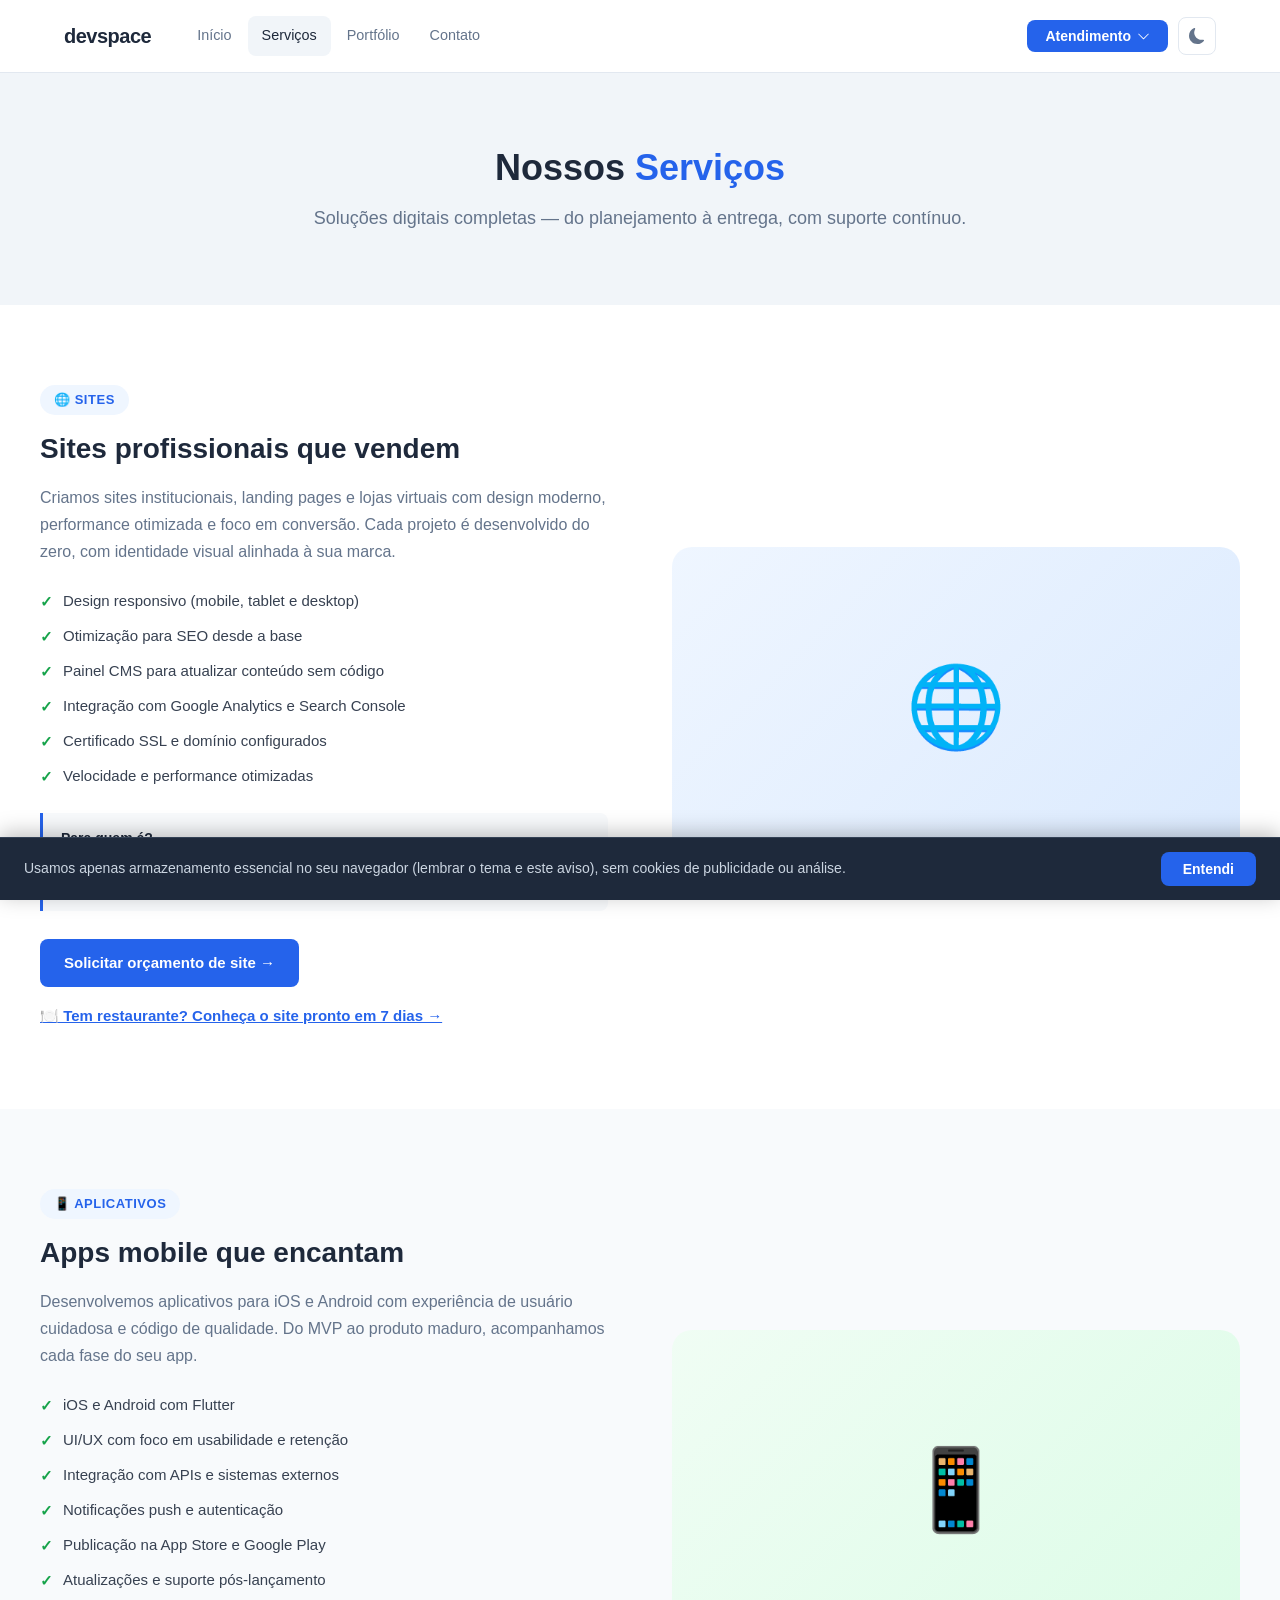
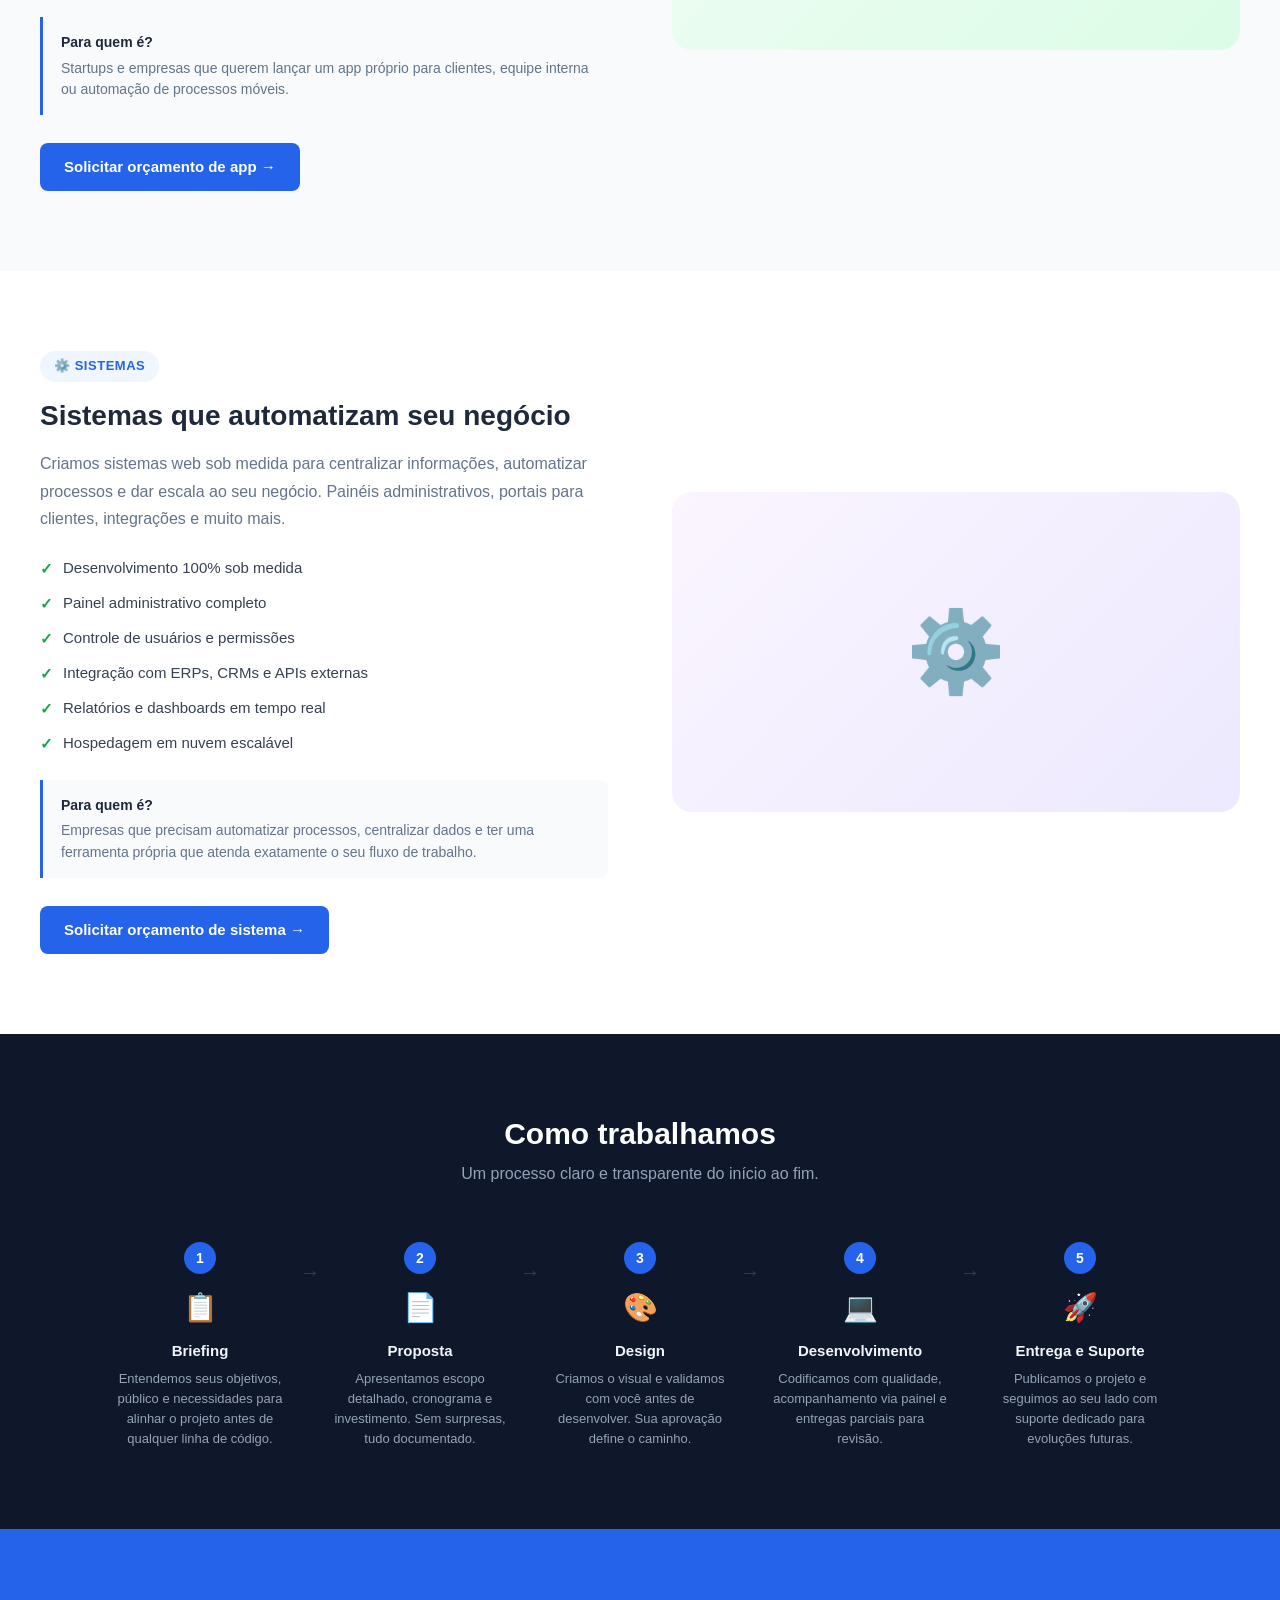
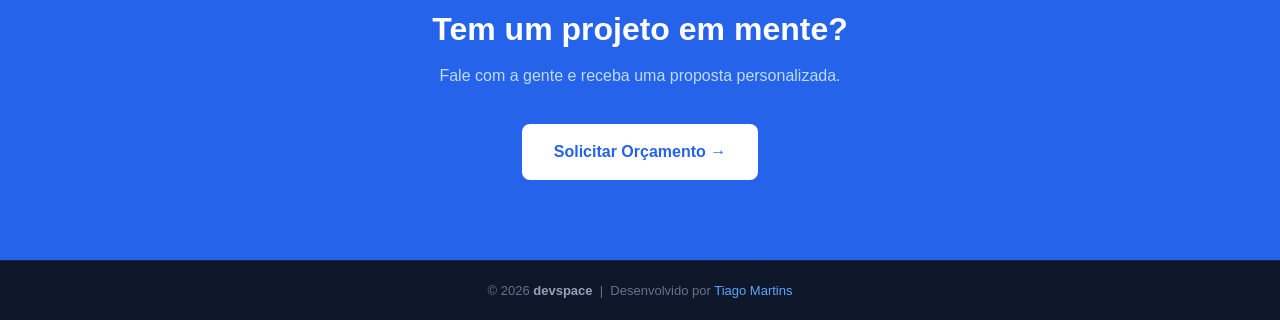
==== commit 42946c44: "Página da oferta de sites para restaurantes" ====
--- a/servicos/index.html
+++ b/servicos/index.html
@@ -122,6 +122,7 @@
     </div>
 
     <a href="/contato/?tipo=vendas" class="dv-svc-cta">Solicitar orçamento de site →</a>
+    <p style="margin:16px 0 0;font-size:.9375rem"><a href="/sites-para-restaurantes/" style="color:#2563eb;font-weight:600">🍽️ Tem restaurante? Conheça o site pronto em 7 dias →</a></p>
   </div>
   <div class="dv-svc-visual dv-visual-site">
     <span>🌐</span>
--- a/assets/css/site.css
+++ b/assets/css/site.css
@@ -640,3 +640,5 @@
     cursor: pointer; font-family: inherit; transition: background .15s;
 }
 .dv-cookie-banner__btn:hover { background: #1d4ed8; }
+.gps-form__fallback { margin-top: 10px; }
+.gps-form__fallback[hidden] { display: none; }
